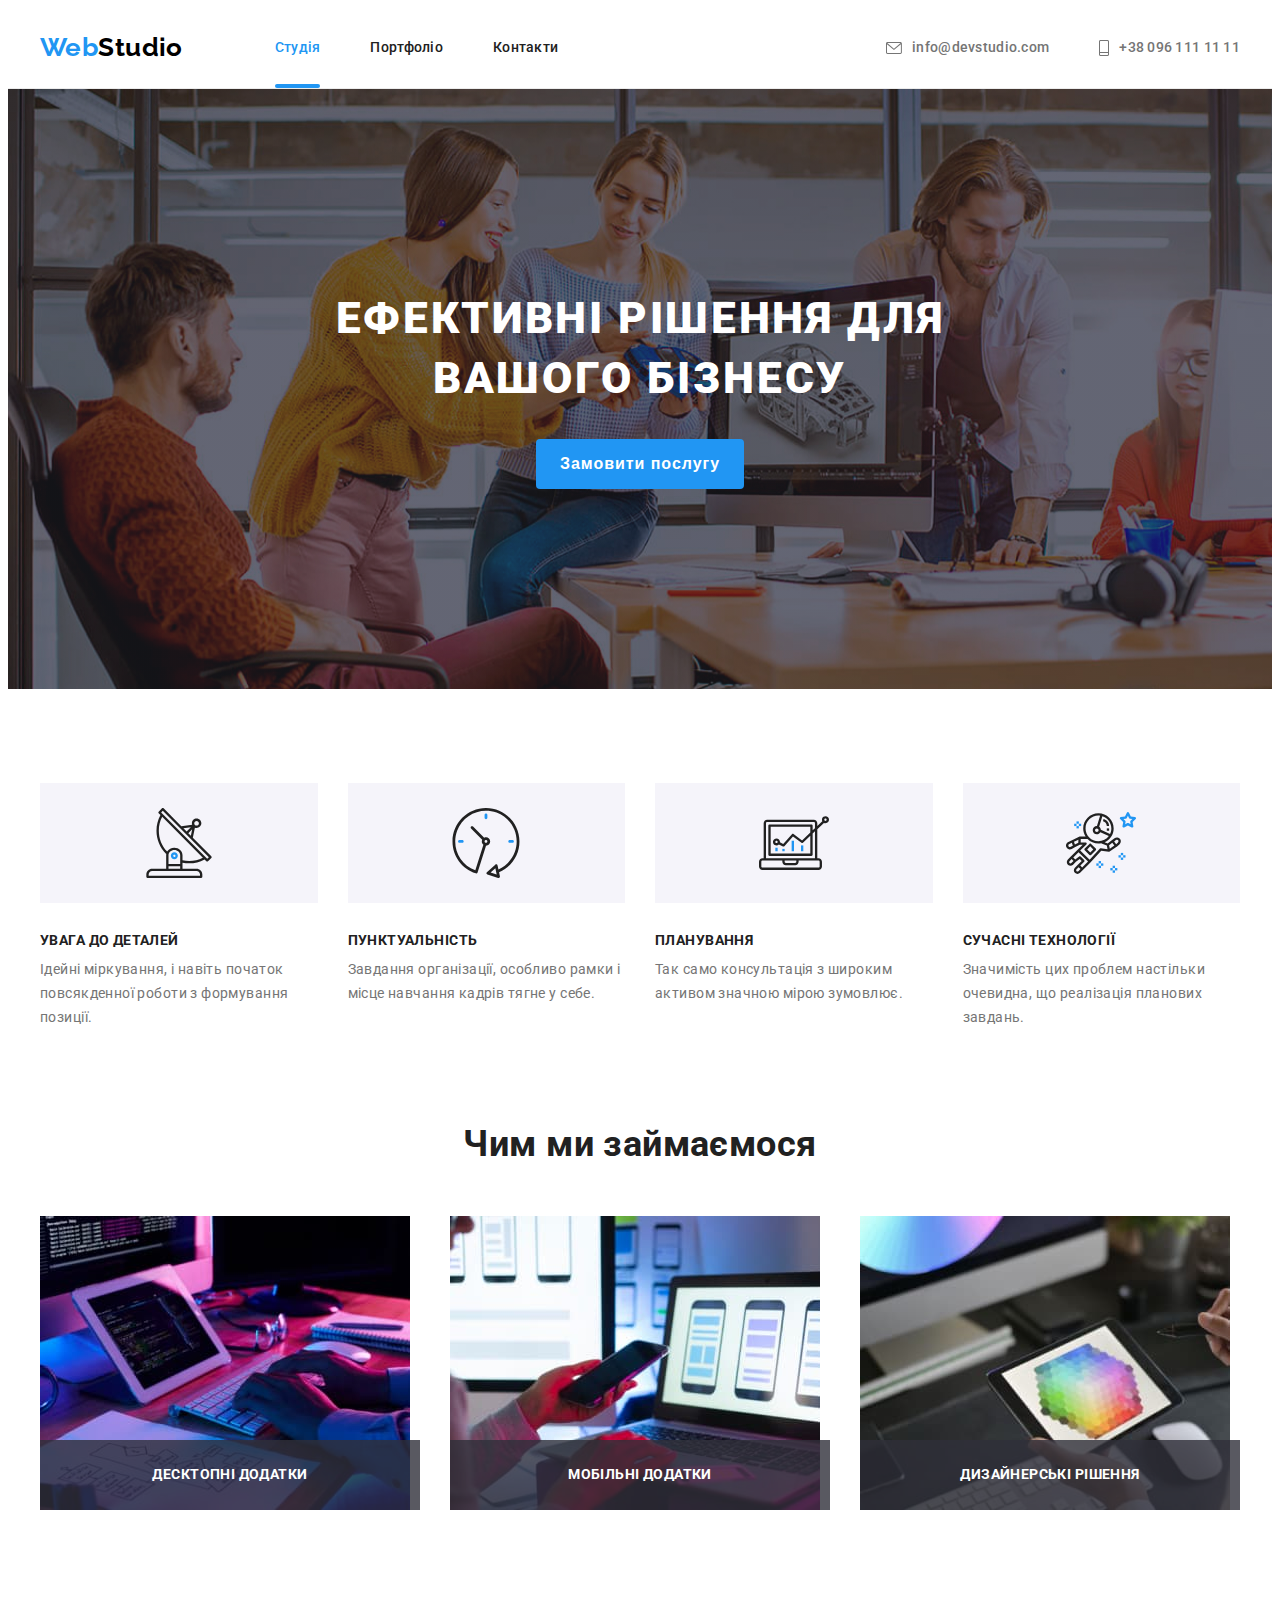
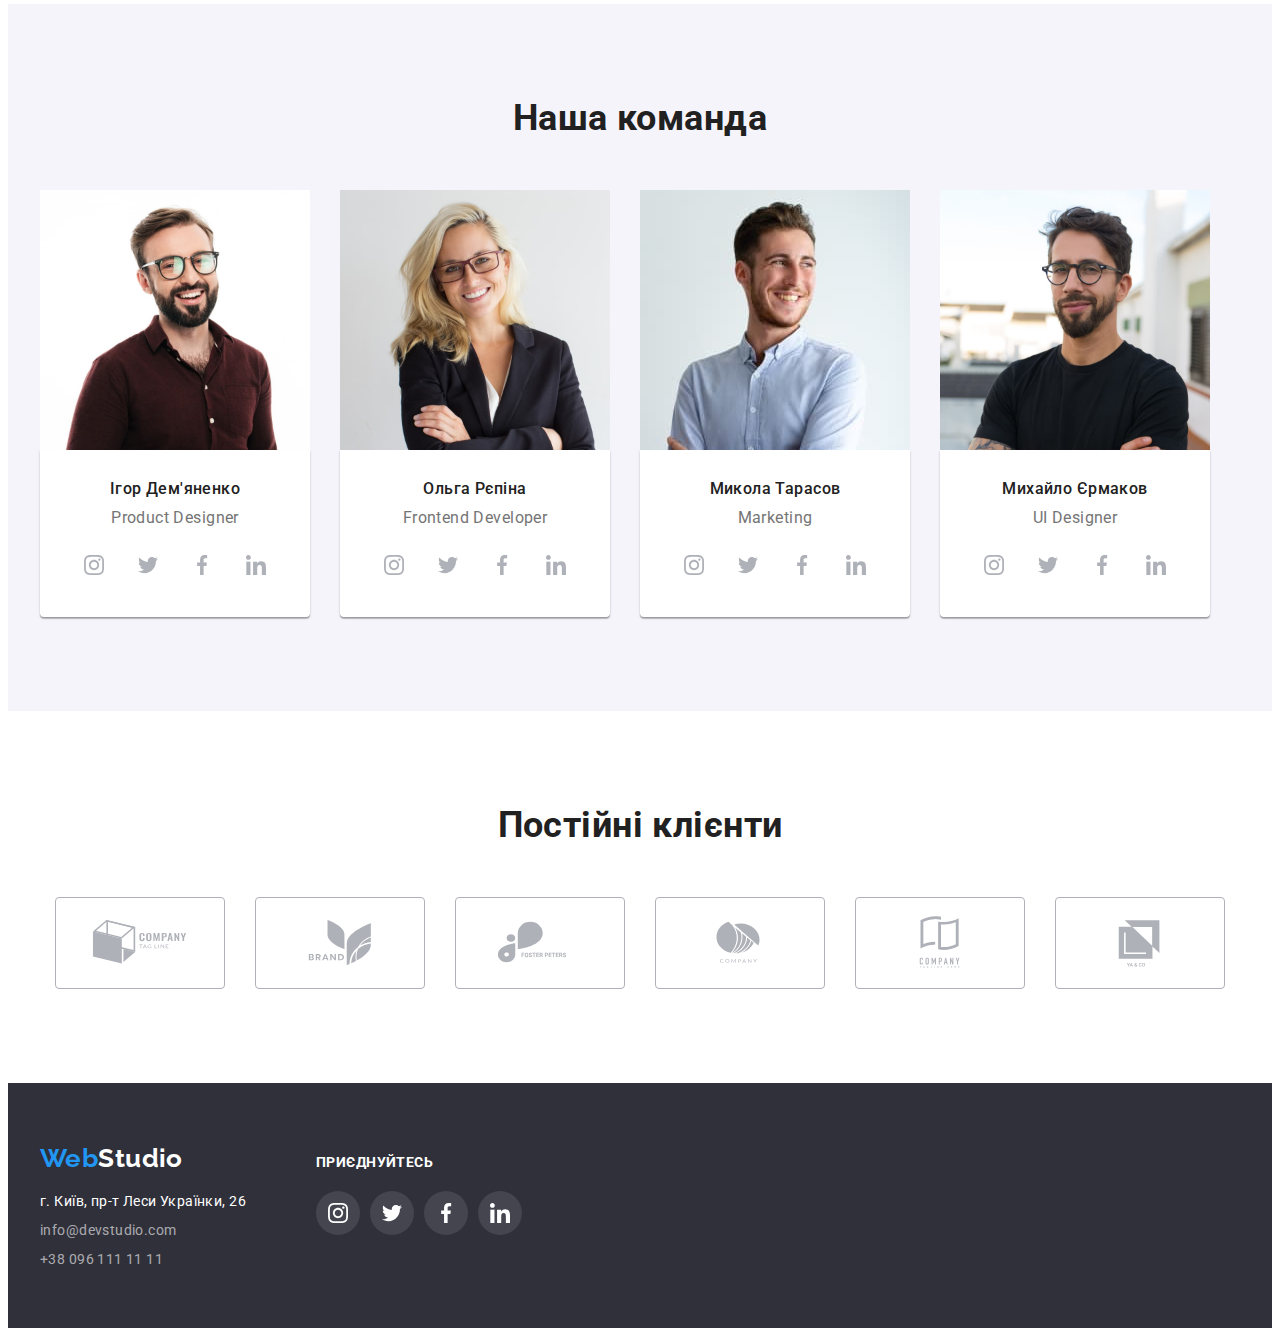
==== index.html @ c2c6d47f "Домашка 6" ====
<!DOCTYPE html>
<html lang="uk">
  <head>
    <meta charset="UTF-8" />
    <meta http-equiv="X-UA-Compatible" content="IE=edge" />
    <meta name="viewport" content="width=device-width, initial-scale=1.0" />
    <link rel="preconnect" href="https://fonts.googleapis.com" />
    <link rel="preconnect" href="https://fonts.gstatic.com" crossorigin />
    <link
      href="https://fonts.googleapis.com/css2?family=Raleway:wght@700&family=Roboto:wght@400;500;700;900&display=swap"
      rel="stylesheet"
    />
    <link
      rel="stylesheet"
      href="https://cdnjs.cloudflare.com/ajax/libs/modern-normalize/1.1.0/modern-normalize.min.css"
      integrity="sha512-wpPYUAdjBVSE4KJnH1VR1HeZfpl1ub8YT/NKx4PuQ5NmX2tKuGu6U/JRp5y+Y8XG2tV+wKQpNHVUX03MfMFn9Q=="
      crossorigin="anonymous"
      referrerpolicy="no-referrer"
    />
    <link rel="stylesheet" href="./css/styles-index.css" />
    <title>WebStudio</title>
  </head>

  <body>
    <!--Header-->

    <header class="border">
      <div class="container nav">
        <nav class="header-nav">
          <a class="logo-nav" href="./index.html"><span>Web</span>Studio</a>
          <ul class="item-nav">
            <li class="list-nav current">
              <a class="link-nav current" href="./index.html">Студія</a>
            </li>
            <li class="list-nav">
              <a class="link-nav" href="./portfolio.html">Портфоліо</a>
            </li>
            <li class="list-nav">
              <a class="link-nav" href="#">Контакти</a>
            </li>
          </ul>
        </nav>
        <div class="auth-icon">
          <ul class="auth-nav">
            <li>
              <a class="auth-mail-link" href="mailto:info@devstudio.com">
                <svg class="icon" width="16" height="12">
                  <use href="./images/sprite.svg#mail"></use>
                </svg>
                info@devstudio.com</a
              >
            </li>
            <li>
              <a class="auth-phone-link" href="tel:+380961111111">
                <svg class="icon" width="10" height="16">
                  <use href="./images/sprite.svg#phone"></use>
                </svg>
                +38 096 111 11 11</a
              >
            </li>
          </ul>
        </div>
      </div>
    </header>

    <!--Main-->

    <main>
      <section class="hero">
        <div class="container">
          <h1 class="hero-title">Ефективні рішення для вашого бізнесу</h1>
          <button class="button" type="button" data-modal-open>
            Замовити послугу
          </button>
        </div>
      </section>

      <!--Details-->

      <section class="section-details">
        <div class="container">
          <ul class="details-item">
            <li class="details-list antenna">
              <div class="details">
                <svg class="details-icon" width="70" height="70">
                  <use href="./images/sprite.svg#antenna"></use>
                </svg>
              </div>
              <h3 class="details-title">УВАГА ДО ДЕТАЛЕЙ</h3>
              <p class="details-subtitle">
                Ідейні міркування, і навіть початок повсякденної роботи з
                формування позиції.
              </p>
            </li>
            <li class="details-list clock">
              <div class="details">
                <svg class="details-icon" width="70" height="70">
                  <use href="./images/sprite.svg#clock"></use>
                </svg>
              </div>
              <h3 class="details-title">ПУНКТУАЛЬНІСТЬ</h3>
              <p class="details-subtitle">
                Завдання організації, особливо рамки і місце навчання кадрів
                тягне у себе.
              </p>
            </li>
            <li class="details-list diagram">
              <div class="details">
                <svg class="details-icon" width="70" height="70">
                  <use href="./images/sprite.svg#diagram"></use>
                </svg>
              </div>
              <h3 class="details-title">ПЛАНУВАННЯ</h3>
              <p class="details-subtitle">
                Так само консультація з широким активом значною мірою зумовлює.
              </p>
            </li>
            <li class="details-list astronaut">
              <div class="details">
                <svg class="details-icon" width="70" height="70">
                  <use href="./images/sprite.svg#astronaut"></use>
                </svg>
              </div>
              <h3 class="details-title">СУЧАСНІ ТЕХНОЛОГІЇ</h3>
              <p class="details-subtitle">
                Значимість цих проблем настільки очевидна, що реалізація
                планових завдань.
              </p>
            </li>
          </ul>
        </div>
      </section>

      <!--Work-->

      <section class="section">
        <div class="container">
          <h2 class="subject">Чим ми займаємося</h2>
          <ul class="work-item">
            <li class="work-list">
              <img
                src="./images/img1.jpg"
                alt="Написання коду"
                width="370"
                height="294"
              />
              <p class="subject-text">Десктопні додатки</p>
            </li>
            <li class="work-list">
              <img
                src="./images/img2.jpg"
                alt="Розробка додатку на мобільний"
                width="370"
                height="294"
              />
              <p class="subject-text">Мобільні додатки</p>
            </li>
            <li class="work-list">
              <img
                src="./images/img3.jpg"
                alt="Графічний дизайн"
                width="370"
                height="294"
              />
              <p class="subject-text">Дизайнерські рішення</p>
            </li>
          </ul>
        </div>
      </section>

      <!--Team-->

      <section class="team section">
        <div class="container">
          <h2 class="subject">Наша команда</h2>
          <ul class="team-item">
            <li class="team-list">
              <img
                src="./images/man3.jpg"
                alt="Фото продукт менеджера"
                width="270"
                height="260"
              />
              <div class="team-border">
                <h3 class="team-title">Ігор Дем'яненко</h3>
                <p class="team-subtitle">Product Designer</p>
                <ul class="social-item list">
                  <li class="social-list">
                    <a class="social-link" href="">
                      <svg class="social-icon" width="20" height="20">
                        <use href="./images/sprite.svg#instagram"></use>
                      </svg>
                    </a>
                  </li>
                  <li class="social-list">
                    <a class="social-link" href="">
                      <svg class="social-icon" width="20" height="20">
                        <use href="./images/sprite.svg#twitter"></use>
                      </svg>
                    </a>
                  </li>
                  <li class="social-list">
                    <a class="social-link" href="">
                      <svg class="social-icon" width="20" height="20">
                        <use href="./images/sprite.svg#facebook"></use>
                      </svg>
                    </a>
                  </li>
                  <li class="social-list">
                    <a class="social-link" href="">
                      <svg class="social-icon" width="20" height="20">
                        <use href="./images/sprite.svg#linkedin"></use>
                      </svg>
                    </a>
                  </li>
                </ul>
              </div>
            </li>

            <li class="team-list">
              <img
                src="./images/woman.jpg"
                alt="Фото фронтенд розробника"
                width="270"
                height="260"
              />
              <div class="team-border">
                <h3 class="team-title">Ольга Рєпіна</h3>
                <p class="team-subtitle">Frontend Developer</p>
                <ul class="social-item list">
                  <li class="social-list">
                    <a class="social-link" href="">
                      <svg class="social-icon" width="20" height="20">
                        <use href="./images/sprite.svg#instagram"></use>
                      </svg>
                    </a>
                  </li>
                  <li class="social-list">
                    <a class="social-link" href="">
                      <svg class="social-icon" width="20" height="20">
                        <use href="./images/sprite.svg#twitter"></use>
                      </svg>
                    </a>
                  </li>
                  <li class="social-list">
                    <a class="social-link" href="">
                      <svg class="social-icon" width="20" height="20">
                        <use href="./images/sprite.svg#facebook"></use>
                      </svg>
                    </a>
                  </li>
                  <li class="social-list">
                    <a class="social-link" href="">
                      <svg class="social-icon" width="20" height="20">
                        <use href="./images/sprite.svg#linkedin"></use>
                      </svg>
                    </a>
                  </li>
                </ul>
              </div>
            </li>
            <li class="team-list">
              <img
                src="./images/man2.jpg"
                alt="Фото маркетолога"
                width="270"
                height="260"
              />
              <div class="team-border">
                <h3 class="team-title">Микола Тарасов</h3>
                <p class="team-subtitle">Marketing</p>
                <ul class="social-item list">
                  <li class="social-list">
                    <a class="social-link" href="">
                      <svg class="social-icon" width="20" height="20">
                        <use href="./images/sprite.svg#instagram"></use>
                      </svg>
                    </a>
                  </li>
                  <li class="social-list">
                    <a class="social-link" href="">
                      <svg class="social-icon" width="20" height="20">
                        <use href="./images/sprite.svg#twitter"></use>
                      </svg>
                    </a>
                  </li>
                  <li class="social-list">
                    <a class="social-link" href="">
                      <svg class="social-icon" width="20" height="20">
                        <use href="./images/sprite.svg#facebook"></use>
                      </svg>
                    </a>
                  </li>
                  <li class="social-list">
                    <a class="social-link" href="">
                      <svg class="social-icon" width="20" height="20">
                        <use href="./images/sprite.svg#linkedin"></use>
                      </svg>
                    </a>
                  </li>
                </ul>
              </div>
            </li>
            <li class="team-list">
              <img
                src="./images/man1.jpg"
                alt="Фото дизайнера"
                width="270"
                height="260"
              />
              <div class="team-border">
                <h3 class="team-title">Михайло Єрмаков</h3>
                <p class="team-subtitle">UI Designer</p>
                <ul class="social-item list">
                  <li class="social-list">
                    <a class="social-link" href="">
                      <svg class="social-icon" width="20" height="20">
                        <use href="./images/sprite.svg#instagram"></use>
                      </svg>
                    </a>
                  </li>
                  <li class="social-list">
                    <a class="social-link" href="">
                      <svg class="social-icon" width="20" height="20">
                        <use href="./images/sprite.svg#twitter"></use>
                      </svg>
                    </a>
                  </li>
                  <li class="social-list">
                    <a class="social-link" href="">
                      <svg class="social-icon" width="20" height="20">
                        <use href="./images/sprite.svg#facebook"></use>
                      </svg>
                    </a>
                  </li>
                  <li class="social-list">
                    <a class="social-link" href="">
                      <svg class="social-icon" width="20" height="20">
                        <use href="./images/sprite.svg#linkedin"></use>
                      </svg>
                    </a>
                  </li>
                </ul>
              </div>
            </li>
          </ul>
        </div>
      </section>

      <!--Clients-->

      <section class="section">
        <div class="container">
          <h2 class="clients-title">Постійні клієнти</h2>
          <ul class="clients-item">
            <li class="clients-list">
              <a class="clients-link" href="">
                <svg class="clients-icon" width="106" height="60">
                  <use href="./images/sprite.svg#client-one"></use>
                </svg>
              </a>
            </li>
            <li class="clients-list">
              <a class="clients-link" href="">
                <svg class="clients-icon" width="106" height="60">
                  <use href="./images/sprite.svg#client-two"></use>
                </svg>
              </a>
            </li>
            <li class="clients-list">
              <a class="clients-link" href="">
                <svg class="clients-icon" width="106" height="60">
                  <use
                    class="clients-icon-svg"
                    href="./images/sprite.svg#client-three"
                  ></use>
                </svg>
              </a>
            </li>
            <li class="clients-list">
              <a class="clients-link" href="">
                <svg class="clients-icon" width="106" height="60">
                  <use href="./images/sprite.svg#client-four"></use>
                </svg>
              </a>
            </li>
            <li class="clients-list">
              <a class="clients-link" href="">
                <svg class="clients-icon" width="106" height="60">
                  <use href="./images/sprite.svg#client-five"></use>
                </svg>
              </a>
            </li>
            <li class="clients-list">
              <a class="clients-link" href="">
                <svg class="clients-icon" width="106" height="60">
                  <use href="./images/sprite.svg#client-six"></use>
                </svg>
              </a>
            </li>
          </ul>
        </div>
      </section>
    </main>

    <!--Footer-->

    <footer class="information">
      <div class="container information-container">
        <div class="footer-container">
          <a class="footer-logo" href="./index.html"><span>Web</span>Studio</a>
          <address>
            <ul class="address-item">
              <li class="address-list">
                <a
                  class="address-link"
                  href="https://goo.gl/maps/CPtrU1FHBa2aNyZL9"
                  target="_blank"
                  rel="noopener noreferrer nofollow"
                  >г. Київ, пр-т Леси Українки, 26</a
                >
              </li>
              <li class="address-list">
                <a class="address-mail" href="mailto:info@devstudio.com"
                  >info@devstudio.com</a
                >
              </li>
              <li class="address-list">
                <a class="address-phone" href="tel:+380961111111"
                  >+38 096 111 11 11</a
                >
              </li>
            </ul>
          </address>
        </div>

        <div class="network">
          <p class="network-social">ПРИЄДНУЙТЕСЬ</p>
          <ul class="network-item">
            <li class="network-list">
              <a class="network-link" href="">
                <svg class="network-icon" width="20" height="20">
                  <use href="./images/sprite.svg#instagram"></use>
                </svg>
              </a>
            </li>
            <li class="network-list">
              <a class="network-link" href="">
                <svg class="network-icon" width="20" height="20">
                  <use href="./images/sprite.svg#twitter"></use>
                </svg>
              </a>
            </li>
            <li class="network-list">
              <a class="network-link" href="">
                <svg class="network-icon" width="20" height="20">
                  <use href="./images/sprite.svg#facebook"></use>
                </svg>
              </a>
            </li>
            <li class="network-list">
              <a class="network-link" href="">
                <svg class="network-icon" width="20" height="20">
                  <use href="./images/sprite.svg#linkedin"></use>
                </svg>
              </a>
            </li>
          </ul>
        </div>
      </div>
    </footer>

    <div class="backdrop is-hidden" data-modal>
      <div class="modal">
        <button type="button" class="modal-close-btn" data-modal-close>
          <svg class="modal-close-icon" width="18" height="18">
            <use href="./images/sprite.svg#close"></use>
          </svg>
        </button>

        <p class="contact-form-title">Залиште свої дані, ми вам передзвонимо</p>
        <form class="contact-form">
          <label class="contact-form-field">
            <span class="contact-form-subtitle">Ім'я</span>
            <span class="contact-form-input-wrapper">
              <input name="user-name" class="contact-form-input" type="text" />
              <svg class="contact-form-icon" width="18" height="18">
                <use href="./images/sprite.svg#icon-person-modal"></use>
              </svg>
            </span>
          </label>
          <label class="contact-form-field">
            <span class="contact-form-subtitle">Телефон</span>
            <span class="contact-form-input-wrapper">
              <input name="user-tel" class="contact-form-input" type="text" />
              <svg class="contact-form-icon" width="18" height="18">
                <use href="./images/sprite.svg#icon-phone-modal"></use>
              </svg>
            </span>
          </label>
          <label class="contact-form-field">
            <span class="contact-form-subtitle">Пошта</span>
            <span class="contact-form-input-wrapper">
              <input name="user-mail" class="contact-form-input" type="text" />
              <svg class="contact-form-icon" width="18" height="18">
                <use href="./images/sprite.svg#icon-email-modal"></use>
              </svg>
            </span>
          </label>
          <span class="contact-form-subtitle">Коментар</span>
          <textarea
            name="user-message"
            class="contact-form-message"
            placeholder="Введіть текст"
          ></textarea>
          <div class="contact-form-checkbox-wrapper">
            <input
              name="accept"
              type="checkbox"
              class="contact-form-checkbox visually-hidden"
              id="checkbox-id"
            />
            <label for="checkbox-id" class="contact-form-checkbox-label"
              >Погоджуюся з розсилкою та приймаю
              <a class="contact-form-option" href="">Умови договору</a></label
            >
          </div>
          <button type="submit" class="contact-form-submit">Відправити</button>
        </form>
      </div>
    </div>

    <script src="./js/modal.js"></script>
  </body>
</html>
---- css/styles-index.css ----
:root {
--color-hover: #FFFFFF;
--color-background-hover: #2196F3;  
--color-background-hover-button: #F5F4FA; 
--color-item-adress: #757575;
--color-text: #212121;
}

/* ===Основні=== */

body {
    background-color: var(--color-hover);
    font-family: Roboto, sans-serif;
    color: var(--color-text);
    font-size: 14px;
    letter-spacing: 0.03em;
}
h1,h2,h3,h4,h5,h6,p {
    margin-top: 0;
    margin-bottom: 0;
}
ul,ol {
    margin-top: 0;
    margin-bottom: 0;
    padding-left: 0;
    list-style-type: none;
}
img {
    display: block;
}
a {
    text-decoration: none; 
}
.section-details {
    padding-top: 94px;
 }
 .section {
     padding-top: 94px;
     padding-bottom: 94px;
 }
 .container {
    width: 1200px;
    padding-left: 15px;
    padding-right: 15px;
    margin-left: auto;
    margin-right: auto;
}
 
 /*===Navigation===*/

.nav {
    display: flex;
}

.header-nav {
    display: flex;
} 

span {
    font-family: 'Raleway';
    font-weight: 700;
    font-size: 26px;
    line-height: 1.19;
    color:var(--color-background-hover); 
    text-decoration: none;   
} 

.logo-nav {
    font-family: 'Raleway';
    font-weight: 700;
    font-size: 26px;
    line-height: 1.19;
    color: #000000;
    text-decoration: none;
    margin-right: 92px;  
    padding-top: 24px;
    padding-bottom: 24px; 
}

.item-nav {
display: flex;
}

.item-nav .list-nav:not(:last-child) {
    margin-right: 50px;
}

.link-nav.current::after {
    content: "";
    position: absolute;
    
    display: block;
    bottom: 0;
    left: 0;
    width: 100%;
    height: 4px;
    background-color: var(--color-background-hover);
    border-radius: 2px;

}

.link-nav {
    position: relative;
    display: block;
    font-weight: 500;
    line-height: 1.14;
    letter-spacing: 0.02em;
    text-decoration: none;
    color: var(--color-text);
    padding-top: 32px;  
    padding-bottom: 32px;
    transition: color 250ms cubic-bezier(0.4, 0, 0.2, 1);
}

.link-nav:hover, 
.link-nav:focus {
    color: var(--color-background-hover);
}

.header-nav .current,
.item-nav .current {
    color: var(--color-background-hover);
}

 /*===Authentication===*/

 .auth-icon {
    display: flex;
    padding-top: 32px;
    padding-bottom: 32px;
    cursor: pointer;
    margin-left: auto;
}

.auth-nav {
    display: flex;
}

.auth-mail-link {
    display: flex;
    align-items: center;
    font-weight: 500;
    line-height: 1.14;
    letter-spacing: 0.02em;
    color: var(--color-item-adress);  
    text-decoration: none;
    font-style: normal;  
    margin-right: 50px;
    transition: color 250ms cubic-bezier(0.4, 0, 0.2, 1);
}

.auth-mail-link:hover,
.auth-mail-link:focus {
    color: var(--color-background-hover);
} 

.auth-phone-link {
    display: flex;
    align-items: center;
    font-weight: 500;
    line-height: 1.14;
    letter-spacing: 0.02em;
    color: var(--color-item-adress);  
    text-decoration: none;    
    font-style: normal; 
    transition: color 250ms cubic-bezier(0.4, 0, 0.2, 1);
}

.auth-phone-link:hover,
.auth-phone-link:focus {
    color: var(--color-background-hover);   
} 

.icon {
    margin-right: 10px;
    fill: currentColor;
}

.icon:hover,
.icon:focus {
    fill: var(--color-background-hover);   
} 

.border {
    border-bottom: 1px solid #ECECEC;
}



/* ====Мейн==== */

.hero {
    max-width: 1600px;
    margin-left: auto;
    margin-right: auto;
    background-image: linear-gradient(
    rgba(47, 48, 58, 0.4),
    rgba(47, 48, 58, 0.4)), 
    url(../images/bg-img.jpg);
    background-color: #C4C4C4;
    padding-top: 200px;
    padding-bottom: 200px;
}

.hero-title {
    font-weight: 900;
    font-size: 44px;
    line-height: 1.36;
    text-align: center;
    letter-spacing: 0.06em;
    text-transform: uppercase;
    color: var(--color-hover); 
    margin-left: auto;
    margin-right: auto;
    width: 696px;
}

.button {
    min-width: 200px;
    font-weight: 700;
    font-size: 16px;
    line-height: 1.88;
    display: flex;
    align-items: center;
    text-align: center;
    letter-spacing: 0.06em;
    color: var(--color-hover);
    background-color: var(--color-background-hover); 
    border-radius: 4px; 
    cursor: pointer; 
    padding: 10px 24px;
    border: 0;
    margin-left: auto;
    margin-right: auto;
    margin-top: 30px;

}

.details-subtitle {
    font-weight: 400;
    font-size: 14px;
    line-height: 1.71;
    color: var(--color-item-adress);  
}

.details-title {
    font-style: normal;
    font-weight: 700;
    font-size: 14px;
    line-height: 1.12;
    letter-spacing: 0.03em;
    text-transform: uppercase;
    margin-bottom: 10px;
}

.details-item {
    display: flex;
    margin-left: -30px;
}

.details-list {
    flex-basis: calc((100% - 90px) / 4);
    margin-left: 30px; 
}

.details {
    height: 120px;
    background-color: var(--color-background-hover-button);
    margin-bottom: 30px;
    display: flex;
    justify-content: center;
    align-items: center;
} 

/*===Work===*/

.subject {
    font-weight: 700;
    font-size: 36px;
    line-height: 1.16;
    color: var(--color-text);  
    text-decoration: none; 
    margin-bottom: 50px;
    display: flex;
    justify-content: center;
}

.subject-text {
    position: absolute;
    bottom: 0;
    left: 0;
    background-color: rgba(47, 48, 58, 0.8);
    color: var(--color-hover);
    width: 100%;
    height: 70px;
    font-style: normal;
    font-weight: 700;
    font-size: 14px;
    line-height: 1.14;
    letter-spacing: 0.03em;
    text-transform: uppercase;

    display: flex;
    justify-content: center;
    align-items: center;
}

.work-item {
    display: flex;
    flex-wrap: wrap;
    margin-left: -30px;
}

.work-list {
    flex-basis: calc((100% - 90px) / 3);
    margin-left: 30px;
    position: relative;
}

/*===Team===*/

.team {
    margin-left: auto;
    margin-right: auto;
    background-color: var(--color-background-hover-button);
}

.team-border {
    text-align: center;
    padding-top: 30px;
    padding-bottom: 30px;
    background-color: var(--color-hover);
    box-shadow: 0px 1px 3px rgba(0, 0, 0, 0.12), 0px 1px 1px rgba(0, 0, 0, 0.14), 0px 2px 1px rgba(0, 0, 0, 0.2);
    border-radius: 0px 0px 4px 4px; 
}

.team-title{
    font-weight: 500;
    font-size: 16px;
    line-height: 1.18;
    color: var(--color-text);
    margin-bottom: 10px;
}

.team-subtitle {
    font-weight: 400;
    font-size: 16px;
    line-height: 1.18;
    color: var(--color-item-adress); 
}

.team {
    background-color: var(--color-background-hover-button);
}
.team-item {
    display: flex;
    flex-wrap: wrap;
    margin-left: -30px;
}

.team-list {
    margin-left: 30px;
    flex-basis: calc((100% - 120) / 4);
}

/*===Social Network===*/

.social-item {
    display: flex;
    justify-content: center;
    margin-top: 16px;
}

.social-list:not(:last-child) {
    margin-right: 10px;
}

.social-link {
    display: flex;
    align-items: center;
    justify-content: center;
    cursor: pointer;
    width: 44px;
    height: 44px;
    border-radius: 50%;
    background-color: var(--color-hover);
    transition: background-color 250ms cubic-bezier(0.4, 0, 0.2, 1);
}

.social-link:hover,
.social-link:focus {
    background-color: var(--color-background-hover);
}

.social-link:hover .social-icon,
.social-link:focus .social-icon {
    fill: var(--color-hover);
}

.social-icon {
    fill: #AFB1B8;
    transition: fill 250ms cubic-bezier(0.4, 0, 0.2, 1);
}

/*===Clients===*/

.clients-title {
    font-weight: 700;
    font-size: 36px;
    line-height: 1.16;
    color: var(--color-text);
    text-decoration: none;
    margin-bottom: 50px;
    display: flex;
    justify-content: center;
}


.clients-item {
    display: flex;
    justify-content: center;
}

.clients-list {
    width: 170px;
    height: 92px;
}

.clients-list:not(:last-child) {
    margin-right: 30px;
}

.clients-link {
    width: 100%;
    height: 100%;
    display: flex;
    align-items: center;
    justify-content: center;
    box-sizing: border-box;
    border: 1px solid #AFB1B8;
    border-radius: 4px;
    transition: border 250ms cubic-bezier(0.4, 0, 0.2, 1);
}


.clients-icon {
    fill: #AFB1B8;
    transition: fill 250ms cubic-bezier(0.4, 0, 0.2, 1);
}

.clients-link:hover ,
.clients-link:focus {
    border-color: var(--color-background-hover);
} 

.clients-link:hover svg,
.clients-link:focus svg {
    fill: var(--color-background-hover);
}

/* ===Футер=== */

.information {
    margin-right: auto;
    margin-left: auto;
    background-color: #2F303A;
    font-style: normal;
    padding-top: 60px;
    padding-bottom: 60px;
}


.footer-container {
    margin-right: 70px;
}

.information-container {
    display: flex;
    align-items: baseline;
}

.footer-logo {
    color: var(--color-hover);
    font-family: 'Raleway';
    font-weight: 700;
    font-size: 26px;
    line-height: 1.19; 
    text-decoration: none;
    font-style: normal;
}

.address-link {
    display: flex;
    font-weight: 400;
    line-height: 1.12;
    color:  var(--color-hover);
    text-decoration: none; 
    font-style: normal;
    letter-spacing: 0.03em;
    margin-top: 20px;
    transition: color 250ms cubic-bezier(0.4, 0, 0.2, 1);
}

.address-link:hover,
.address-link:focus {
    color: var(--color-background-hover);
}

.address-list:not(:nth-child(3n)) {
  margin-bottom: 12px;
}

.address-mail {
    font-weight: 400;
    font-size: 14px;
    line-height: 1.14;
    letter-spacing: 0.03em;
    color: rgba(255, 255, 255, 0.6);  
    text-decoration: none; 
    font-style: normal; 
    margin-top: 12px;
}

.address-mail:hover,
.address-mail:focus {
    color: var(--color-background-hover);
}

.address-phone {
    font-weight: 400;
    line-height: 1.14;
    letter-spacing: 0.03em;
    color: rgba(255, 255, 255, 0.6); 
    text-decoration: none; 
    font-style: normal;    
}

.address-phone:hover,
.address-phone:focus {
    color: var(--color-background-hover);
}

/*===Social Network===*/

.network-social {
    font-style: normal;
    font-weight: 700;
    font-size: 14px;
    line-height: 1.12;
    letter-spacing: 0.03em;
    text-transform: uppercase;
    color: var(--color-hover);
}
.network-item {
    display: flex;
    margin-top: 20px;  
}

.network-list:not(:last-child) {
    margin-right: 10px;
}

.network-link {
    display: flex;
    align-items: center;
    justify-content: center;
    cursor: pointer;
    width: 44px;
    height: 44px;
    border-radius: 50%;
    background-color: rgba(255, 255, 255, 0.1);
    transition: background-color 250ms cubic-bezier(0.4, 0, 0.2, 1);
} 
.network-icon {
    fill: var(--color-hover);
}

.network-link:hover,
.network-link:focus {
    background-color: var(--color-background-hover);
}

/* ===Портфоліо=== */

.button-list:not(:last-child) {
    margin-right: 8px;
}

.button-portfolio {
    background-color: var(--color-background-hover-button);  
    cursor: pointer; 
    font-weight: 500;
    font-size: 16px;
    line-height: 1.62;
    text-align: center;
    border-radius: 4px;
    padding: 6px 22px;
    border: 0;
    transition: background-color 250ms cubic-bezier(0.4, 0, 0.2, 1), color 250ms cubic-bezier(0.4, 0, 0.2, 1), box-shadow 250ms cubic-bezier(0.4, 0, 0.2, 1);
}

.button-portfolio:hover,
.button-portfolio:focus {
    background-color: var(--color-background-hover);
    color: var(--color-hover);
    box-shadow: 0px 3px 1px rgba(0, 0, 0, 0.1), 0px 1px 2px rgba(0, 0, 0, 0.08), 0px 2px 2px rgba(0, 0, 0, 0.12);
}

.button-header {
    display: flex;
    justify-content: center;
    margin-bottom: 50px;
}

.portfolio-thumb {
    position: relative;
    overflow: hidden;
}

.portfolio-info {
    position: absolute;
    bottom: 0;
    left: 0;
    width: 100%;
    height: 100%;
    background-color: rgba(33, 150, 243, 0.9);;
    cursor: pointer;
    transform: translateY(100%);
    transition: transform 250ms cubic-bezier(0.4, 0, 0.2, 1);
    padding: 63px 24px;
}

/* .portfolio-thumb:hover .portfolio-info,
.portfolio-thumb:focus .portfolio-info {
    transform: translateY(0);
} */

.portfolio-info-text {
    font-weight: 400;
    font-size: 18px;
    line-height: 1.56;
    color: var(--color-hover);
}

.portfolio-item {
    display: flex;
    flex-wrap: wrap;
    margin-left: -30px;
    margin-top: -30px;
}

.porfolio-list {
    flex-basis: calc((100% - 270px) / 9);
    margin-left: 30px;
    margin-top: 30px;
}

.portfolio-hover:hover .portfolio-info,
.portfolio-hover:focus .portfolio-info {
    transform: translateY(0);
}

.porfolio-link {
    display: block;
    transition: box-shadow 250ms cubic-bezier(0.4, 0, 0.2, 1);
}

.porfolio-link:hover,
.porfolio-link:focus { 
    box-shadow: 0px 1px 1px rgba(0, 0, 0, 0.12), 0px 4px 4px rgba(0, 0, 0, 0.06), 1px 4px 6px rgba(0, 0, 0, 0.16);
}

.portfolio {
    background-color: var(--color-hover);
    border: 1px solid #EEEEEE;
    border-top: 0;
    padding: 20px 24px;
}

.porfolio-title{
    font-weight: 700;
    font-size: 18px;
    line-height: 2;
    letter-spacing: 0.06em;
    color: var(--color-text); 
    margin-bottom: 4px;  
}

.portfolio-subtitle {
    font-weight: 400;
    font-size: 16px;
    line-height: 1.87;
    letter-spacing: 0.03em;
    color: var(--color-item-adress);
}

.backdrop {
    position: fixed;
    top: 0px;
    left: 0px;
    width: 100vw;
    height: 100vh;
    background-color: rgba(0, 0, 0, 0.2);
    transition: opacity 250ms cubic-bezier(0.4, 0, 0.2, 1), visibility 250ms cubic-bezier(0.4, 0, 0.2, 1);
    
}

.backdrop.is-hidden {
    opacity: 0;
    visibility: hidden;
    pointer-events: none;
}

.backdrop.is-hidden .modal {
    transform: translate(-50%,-50%) scale(0.6);
}

.modal {
    position: absolute;
    top: 50%;
    left: 50%;
    transform: translate(-50%, -50%);
    width: 528px;
    height: 581px;
    background-color: var(--color-hover);
    box-shadow: 0px 1px 3px rgba(0, 0, 0, 0.12), 0px 1px 1px rgba(0, 0, 0, 0.14), 0px 2px 1px rgba(0, 0, 0, 0.2);
    border-radius: 4px;
    transition: transform 250ms cubic-bezier(0.4, 0, 0.2, 1);
    padding: 40px;
}

.modal-close-btn {
    position: absolute;
    top: 8px;
    right: 8px;
    width: 30px;
    height: 30px;
    border-radius: 50%;
    border: 1px solid rgba(0, 0, 0, 0.1); 
    background-color: transparent;
    padding: 0;
    display: flex;
    justify-content: center;
    align-items: center;
    cursor: pointer;
    transition: fill 250ms cubic-bezier(0.4, 0, 0.2, 1); 
}

.modal-close-btn:hover,
.modal-close-btn:focus {
    fill: var(--color-background-hover);
}

.contact-form-field {
    display: block;
    margin-bottom: 10px;
}

.contact-form-input {
    width: 100%;
    height: 40px;
    box-sizing: border-box;
    border: 1px solid rgba(33, 33, 33, 0.2);
    border-radius: 4px;
    padding-left: 42px;
    transition: border-color 250ms cubic-bezier(0.4, 0, 0.2, 1);
    font-size: 16px;
    cursor: pointer;
}

.contact-form-input:focus {
    outline: none;
    border-color: var(--color-background-hover);
}

.contact-form-title {
    font-family: Roboto; 
    font-weight: 700;
    font-style: normal;
    font-size: 20px;
    line-height: 1.15;
    text-align: center;
    letter-spacing: 0.03em;
    color: var(--color-text);
    margin-bottom: 12px;
}

.contact-form-subtitle {
   color: var(--color-item-adress);
   font-family: 'Roboto';
   font-style: normal;
   font-weight: 400;
   font-size: 12px;
   line-height: 1.15;
   letter-spacing: 0.01em;
}

.contact-form-icon {
    display: block;
    position: absolute;
    top: 50%;
    left: 12px;
    transform: translateY(-50%);
    transition: fill 250ms cubic-bezier(0.4, 0, 0.2, 1);
}

.contact-form-input:focus + .contact-form-icon {
    fill: var(--color-background-hover);
}

.contact-form-input-wrapper {  
    position: relative;
    display: block;
    margin-top: 4px;
}

.contact-form-message {
    width: 100%;
    height: 120px;
    margin-top: 4px;
    padding: 12px 16px;
    outline: none;
    font-style: normal;
    font-weight: 400;
    font-size: 12px;
    line-height: 1.15;
    letter-spacing: 0.01em;
    resize: none;
    border: 1px solid rgba(33, 33, 33, 0.2);
    border-radius: 4px;
    transition: border-color 250ms cubic-bezier(0.4, 0, 0.2, 1);
    cursor: pointer;
}

.contact-form-message::placeholder {
    color: rgba(117, 117, 117, 0.5);

}

.contact-form-message:focus {
    border-color: var(--color-background-hover);

}
.contact-form-option {
    text-decoration: underline;
    color: var(--color-background-hover);
}

.contact-form-checkbox-wrapper {
    margin-top: 20px;
    margin-bottom: 30px;
}


.contact-form-checkbox-label {
    font-family: 'Roboto';
    font-style: normal;
    font-weight: 400;
    font-size: 14px;
    line-height: 1.71;
    letter-spacing: 0.03em;
    color: #757575;
    cursor: pointer;
    display: flex;
    align-items: center;
}

.contact-form-checkbox-label::before {
    display: inline-block;
    width: 16px;
    height: 15px;
    content: ' ';
    cursor: pointer;
    border: 1px solid #212121;
    margin-right: 8px;
}

.contact-form-submit {
    min-width: 200px;
    height: 50px;
    padding: 10px 52px;
    background-color: #2196F3;
    box-shadow: 0px 4px 4px rgba(0, 0, 0, 0.15);
    border-radius: 4px; 
    font-family: 'Roboto';
    font-style: normal;
    font-weight: 700;
    font-size: 16px;
    line-height: 1.88;
    letter-spacing: 0.06em;
    color: var(--color-background-hover-button);
    display: block;
    margin: 0 auto;
    cursor: pointer;
}

.contact-form-checkbox:checked + .contact-form-checkbox-label::before  {
    background-image: url(../images/icon-check.svg);
}

.contact-form-checkbox:focus + .contact-form-checkbox-label::before {

}

.visually-hidden {
    position: absolute;
    width: 1px;
    height: 1px;
    margin: -1px;
    border: 0;
    padding: 0;
    white-space: nowrap;
    clip-path: inset(100%);
    clip: rect(0 0 0 0);
    overflow: hidden;
}
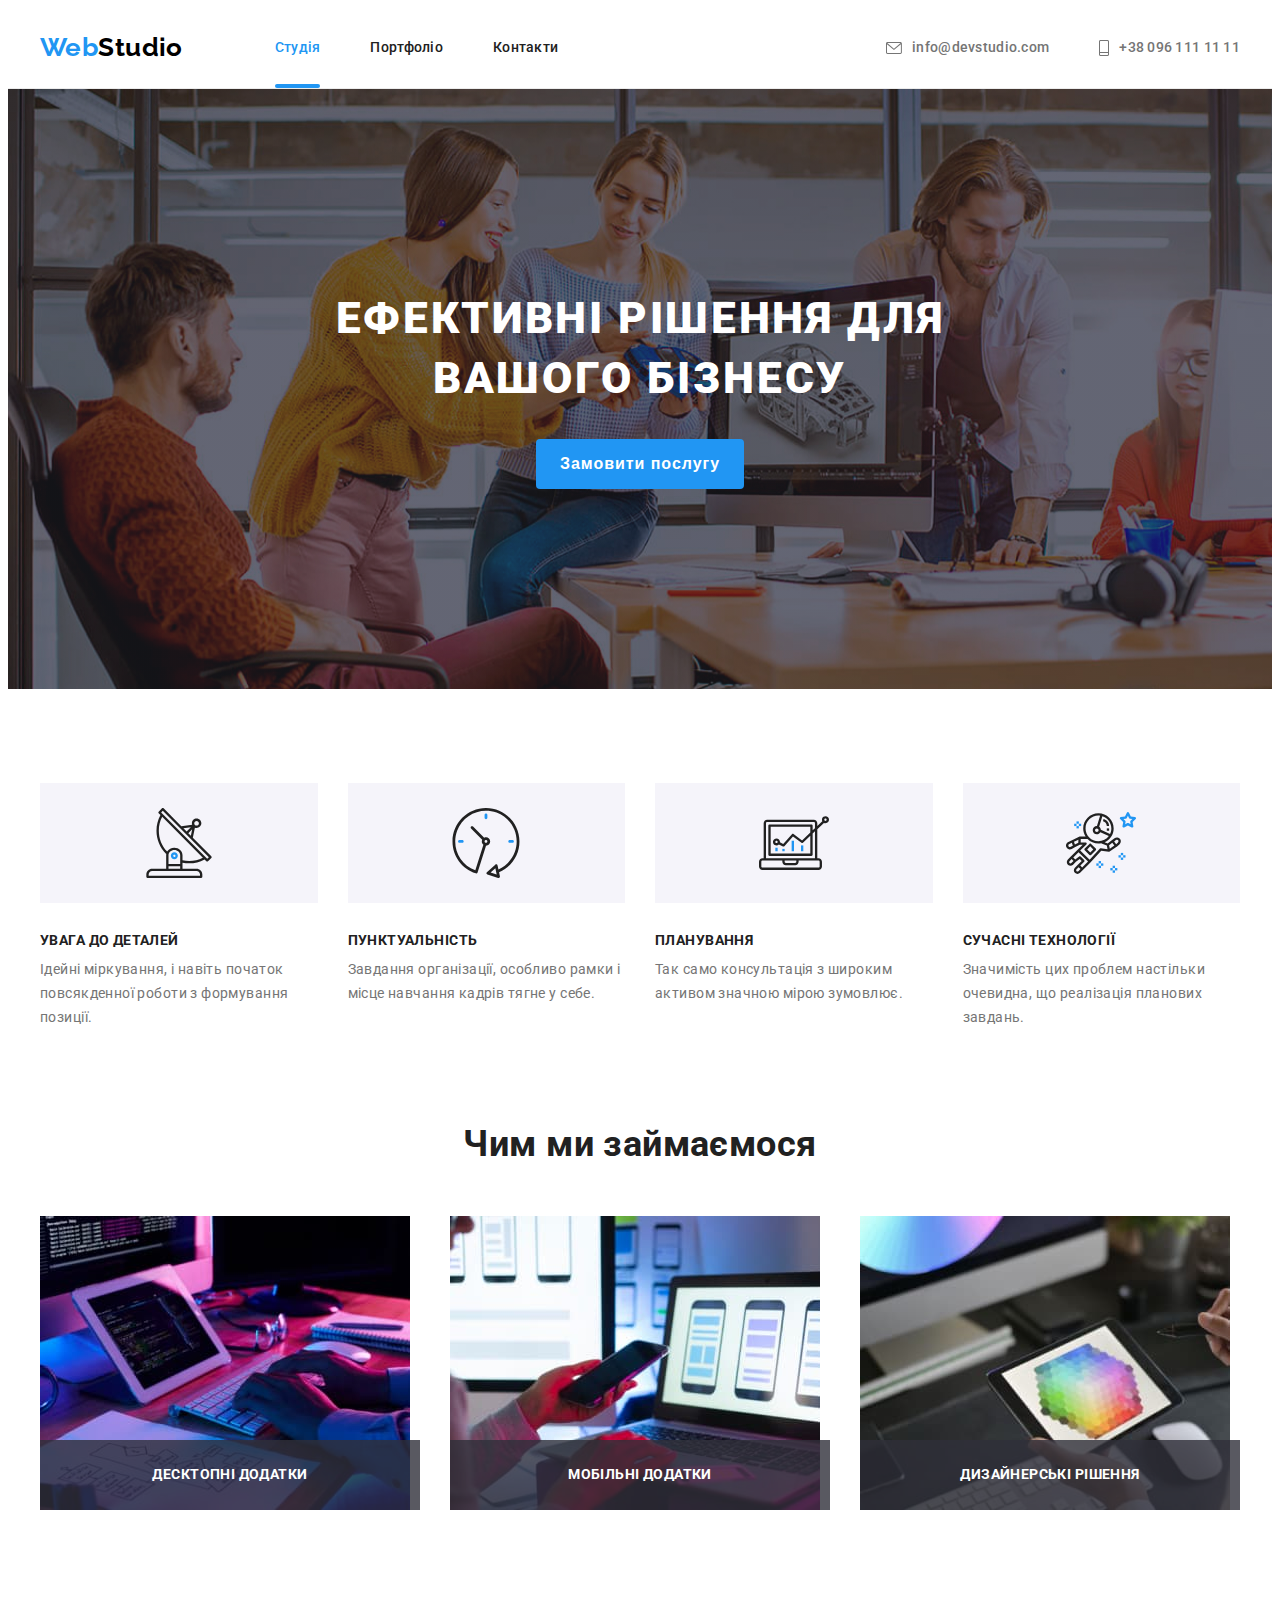
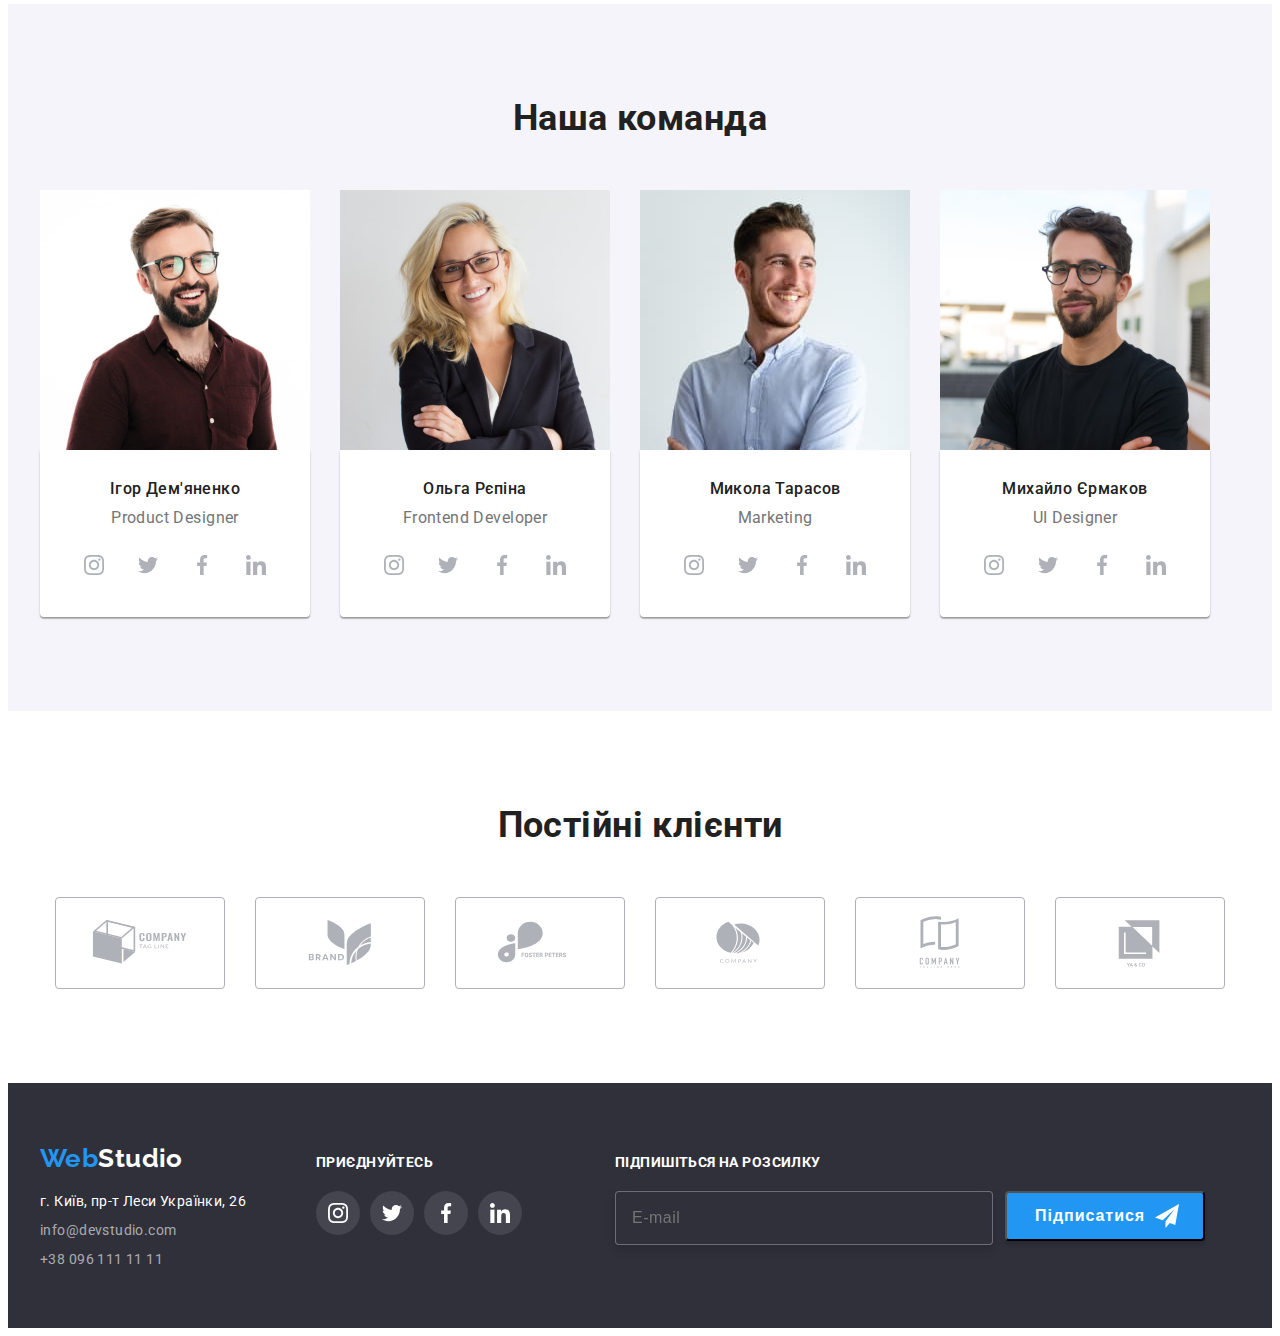
==== commit 7653a9a5: "Домашняя работа 6" ====
--- a/index.html
+++ b/index.html
@@ -467,6 +467,24 @@
             </li>
           </ul>
         </div>
+
+        <div class="subscribe">
+          <p class="subscribe-text">Підпишіться на розсилку</p>
+          <form class="subscribe-form">
+            <label class="subscribe-form-field">
+              <input name="mail-name" class="subscribe-form-mail" type="text" placeholder="E-mail">
+            </label>
+            <button type="submit" class="subscribe-submit">
+              Підписатися
+              <span class="subcribe-icon">
+                <svg class="telegram-icon">
+                 <use href="./images/sprite.svg#icon-telegram"></use>
+                </svg>
+              </span>
+            </button>
+          </form>
+        </div>
+        
       </div>
     </footer>
 
@@ -521,7 +539,7 @@
               id="checkbox-id"
             />
             <label for="checkbox-id" class="contact-form-checkbox-label"
-              >Погоджуюся з розсилкою та приймаю
+              >Погоджуюся з розсилкою та приймаю&nbsp;
               <a class="contact-form-option" href="">Умови договору</a></label
             >
           </div>
--- a/css/styles-index.css
+++ b/css/styles-index.css
@@ -751,6 +751,18 @@
     fill: var(--color-background-hover);
 }
 
+.contact-form-title {
+    font-family: Roboto; 
+    font-weight: 700;
+    font-style: normal;
+    font-size: 20px;
+    line-height: 1.15;
+    text-align: center;
+    letter-spacing: 0.03em;
+    color: var(--color-text);
+    margin-bottom: 12px;
+}
+
 .contact-form-field {
     display: block;
     margin-bottom: 10px;
@@ -773,18 +785,6 @@
     border-color: var(--color-background-hover);
 }
 
-.contact-form-title {
-    font-family: Roboto; 
-    font-weight: 700;
-    font-style: normal;
-    font-size: 20px;
-    line-height: 1.15;
-    text-align: center;
-    letter-spacing: 0.03em;
-    color: var(--color-text);
-    margin-bottom: 12px;
-}
-
 .contact-form-subtitle {
    color: var(--color-item-adress);
    font-family: 'Roboto';
@@ -793,6 +793,7 @@
    font-size: 12px;
    line-height: 1.15;
    letter-spacing: 0.01em;
+   display: block;
 }
 
 .contact-form-icon {
@@ -830,17 +831,17 @@
     border-radius: 4px;
     transition: border-color 250ms cubic-bezier(0.4, 0, 0.2, 1);
     cursor: pointer;
+    display: block;
 }
 
 .contact-form-message::placeholder {
     color: rgba(117, 117, 117, 0.5);
-
 }
 
 .contact-form-message:focus {
     border-color: var(--color-background-hover);
-
-}
+}
+
 .contact-form-option {
     text-decoration: underline;
     color: var(--color-background-hover);
@@ -850,7 +851,6 @@
     margin-top: 20px;
     margin-bottom: 30px;
 }
-
 
 .contact-form-checkbox-label {
     font-family: 'Roboto';
@@ -866,20 +866,20 @@
 }
 
 .contact-form-checkbox-label::before {
-    display: inline-block;
+    display: block;
     width: 16px;
     height: 15px;
     content: ' ';
     cursor: pointer;
-    border: 1px solid #212121;
     margin-right: 8px;
+    background-image: url(../images/dont-checked.svg);
 }
 
 .contact-form-submit {
     min-width: 200px;
     height: 50px;
     padding: 10px 52px;
-    background-color: #2196F3;
+    background-color: var(--color-background-hover);
     box-shadow: 0px 4px 4px rgba(0, 0, 0, 0.15);
     border-radius: 4px; 
     font-family: 'Roboto';
@@ -895,12 +895,15 @@
 }
 
 .contact-form-checkbox:checked + .contact-form-checkbox-label::before  {
-    background-image: url(../images/icon-check.svg);
-}
-
-.contact-form-checkbox:focus + .contact-form-checkbox-label::before {
-
-}
+    background-image: url(../images/checked.svg);
+    background-color: var(--color-background-hover);
+    border-radius: 2px;
+    background-repeat: no-repeat;
+    transition: border-color 250ms cubic-bezier(0.4, 0, 0.2, 1);
+    background-size: contain;
+    background-origin: border-box;
+}
+
 
 .visually-hidden {
     position: absolute;
@@ -913,4 +916,67 @@
     clip-path: inset(100%);
     clip: rect(0 0 0 0);
     overflow: hidden;
+}
+
+.subscribe-text {
+    font-weight: 700;
+    font-size: 14px;
+    line-height: 1.14;
+    letter-spacing: 0.03em;
+    text-transform: uppercase;
+    color: var(--color-hover);
+}
+
+.subscribe-form-mail {
+    width: 358px;
+    height: 50px;
+    border: 1px solid rgba(255, 255, 255, 0.3);
+    filter: drop-shadow(0px 4px 4px rgba(0, 0, 0, 0.15));
+    border-radius: 4px;
+    font-weight: 400;
+    font-size: 16px;
+    line-height: 1.25;
+    display: flex;
+    align-items: center;
+    letter-spacing: 0.03em;
+    color: rgba(255, 255, 255, 0.6);
+    background-color: #2F303A;
+    padding-left: 16px;
+}
+
+.subscribe-submit {
+    width: 200px;
+    height: 50px;
+    font-weight: 700;
+    font-size: 16px;
+    line-height: 1.88;
+    display: flex;
+    align-items: center;
+    text-align: center;
+    letter-spacing: 0.06em;
+    color: var(--color-hover);
+    background-color: var(--color-background-hover);
+    box-shadow: 0px 4px 4px rgba(0, 0, 0, 0.15);
+    border-radius: 4px;
+    margin-left: 12px;
+    padding-left: 28px;
+    cursor: pointer;
+}
+
+.telegram-icon {
+    width: 24px;
+    height: 24px;
+    display: flex;
+    align-items: center;
+    margin-left: 10px;
+}
+
+.subscribe-form {
+    display: flex;
+    margin-left: 93px;
+    margin-top: 20px;
+}
+
+.subscribe-text {
+    margin-left: 93px;
 }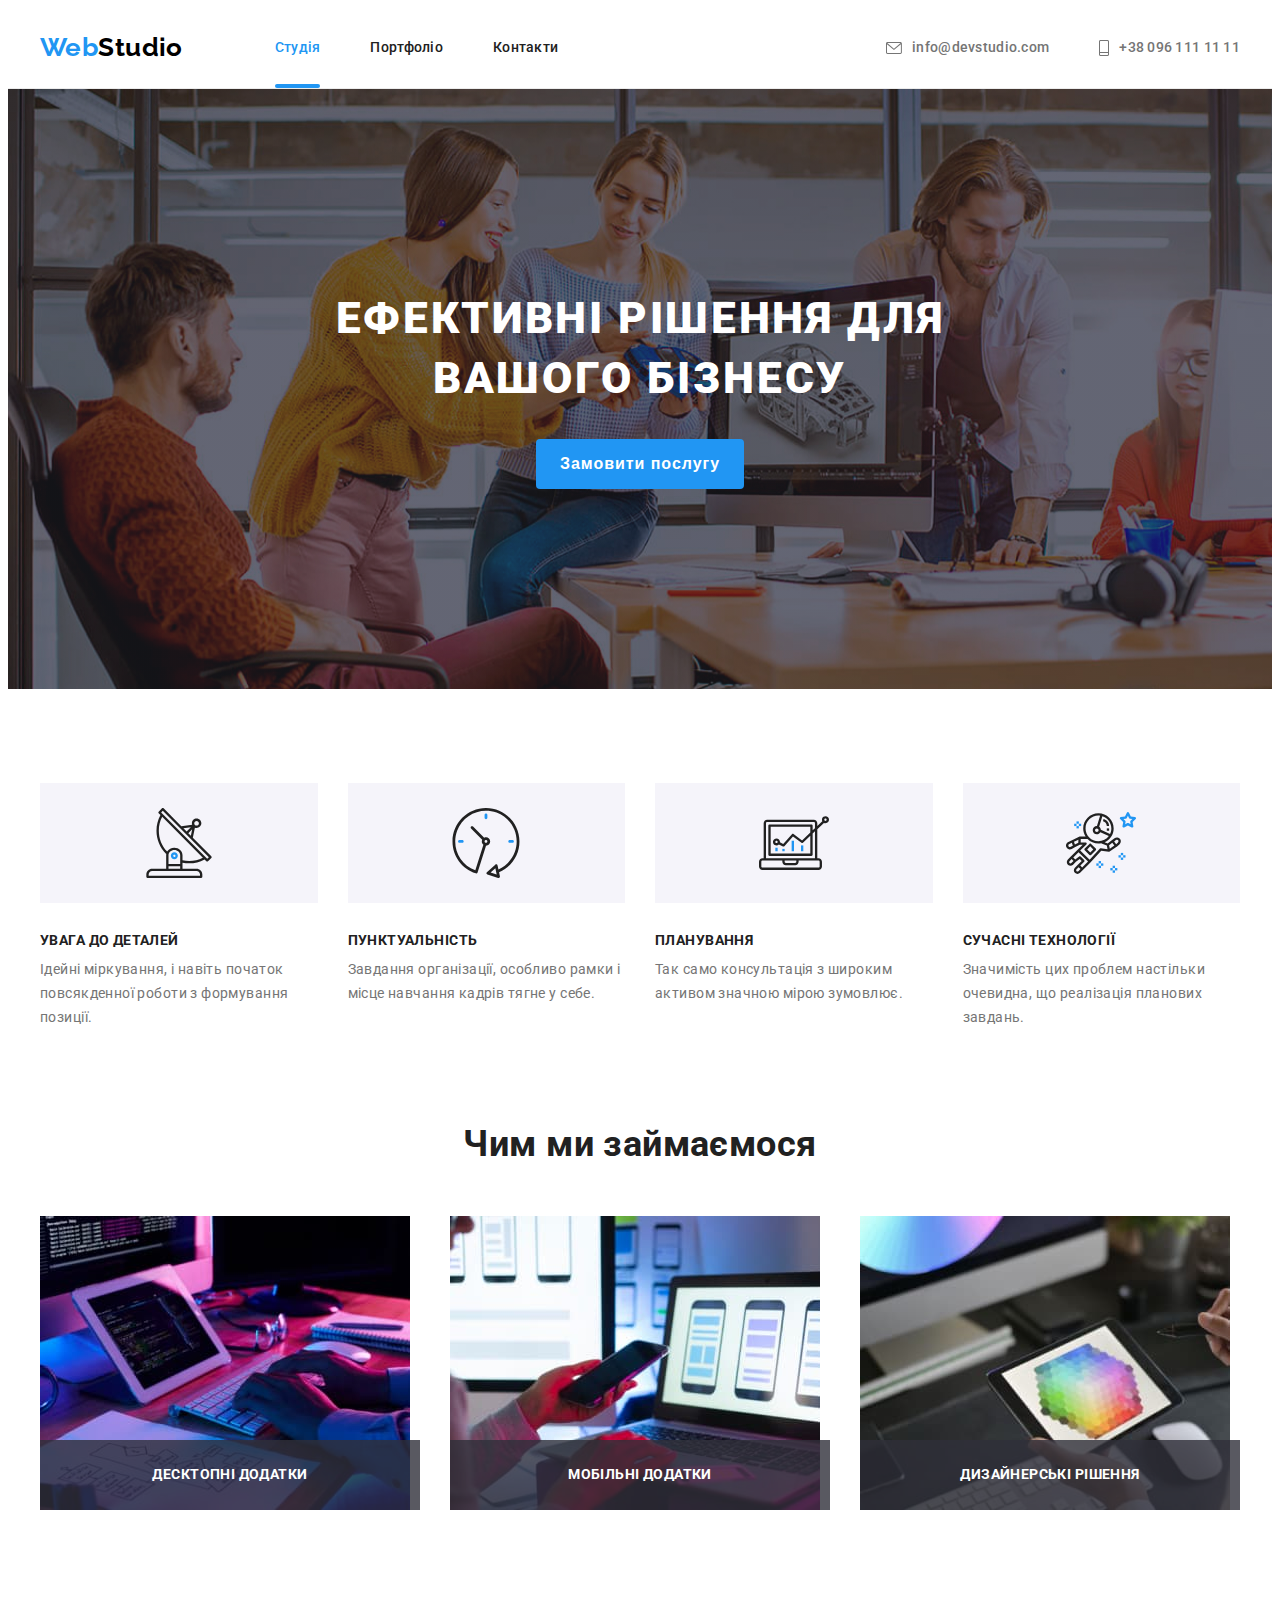
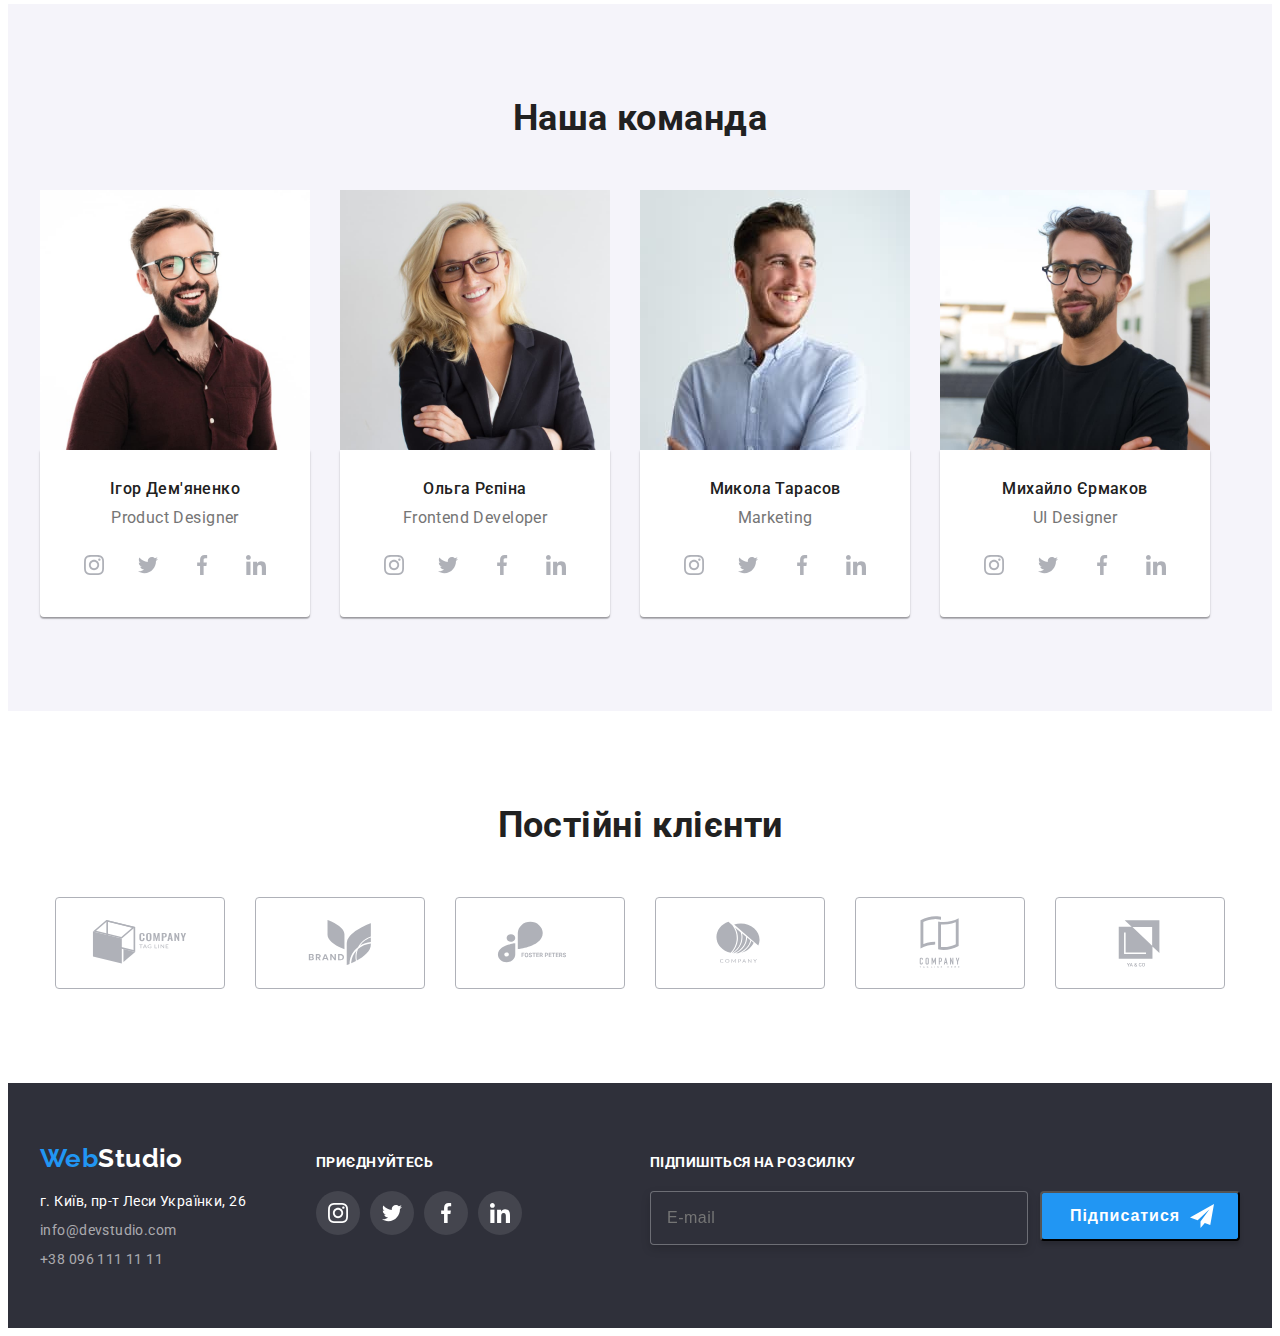
==== commit c5ba9f6e: "Домашняя работа 6" ====
--- a/index.html
+++ b/index.html
@@ -471,9 +471,7 @@
         <div class="subscribe">
           <p class="subscribe-text">Підпишіться на розсилку</p>
           <form class="subscribe-form">
-            <label class="subscribe-form-field">
               <input name="mail-name" class="subscribe-form-mail" type="text" placeholder="E-mail">
-            </label>
             <button type="submit" class="subscribe-submit">
               Підписатися
               <span class="subcribe-icon">
@@ -484,7 +482,7 @@
             </button>
           </form>
         </div>
-        
+
       </div>
     </footer>
 
--- a/css/styles-index.css
+++ b/css/styles-index.css
@@ -863,6 +863,7 @@
     cursor: pointer;
     display: flex;
     align-items: center;
+    justify-content: center;
 }
 
 .contact-form-checkbox-label::before {
@@ -894,7 +895,7 @@
     cursor: pointer;
 }
 
-.contact-form-checkbox:checked + .contact-form-checkbox-label::before  {
+.contact-form-checkbox:checked + .contact-form-checkbox-label::before {
     background-image: url(../images/checked.svg);
     background-color: var(--color-background-hover);
     border-radius: 2px;
@@ -904,6 +905,9 @@
     background-origin: border-box;
 }
 
+.contact-form-checkbox:focus + .contact-form-checkbox-label::before {
+    outline: 0.5px solid rgba(33, 150, 243, 0.9);
+}
 
 .visually-hidden {
     position: absolute;
@@ -973,10 +977,9 @@
 
 .subscribe-form {
     display: flex;
-    margin-left: 93px;
     margin-top: 20px;
 }
 
-.subscribe-text {
-    margin-left: 93px;
+.subscribe {
+    margin-left: auto;
 }